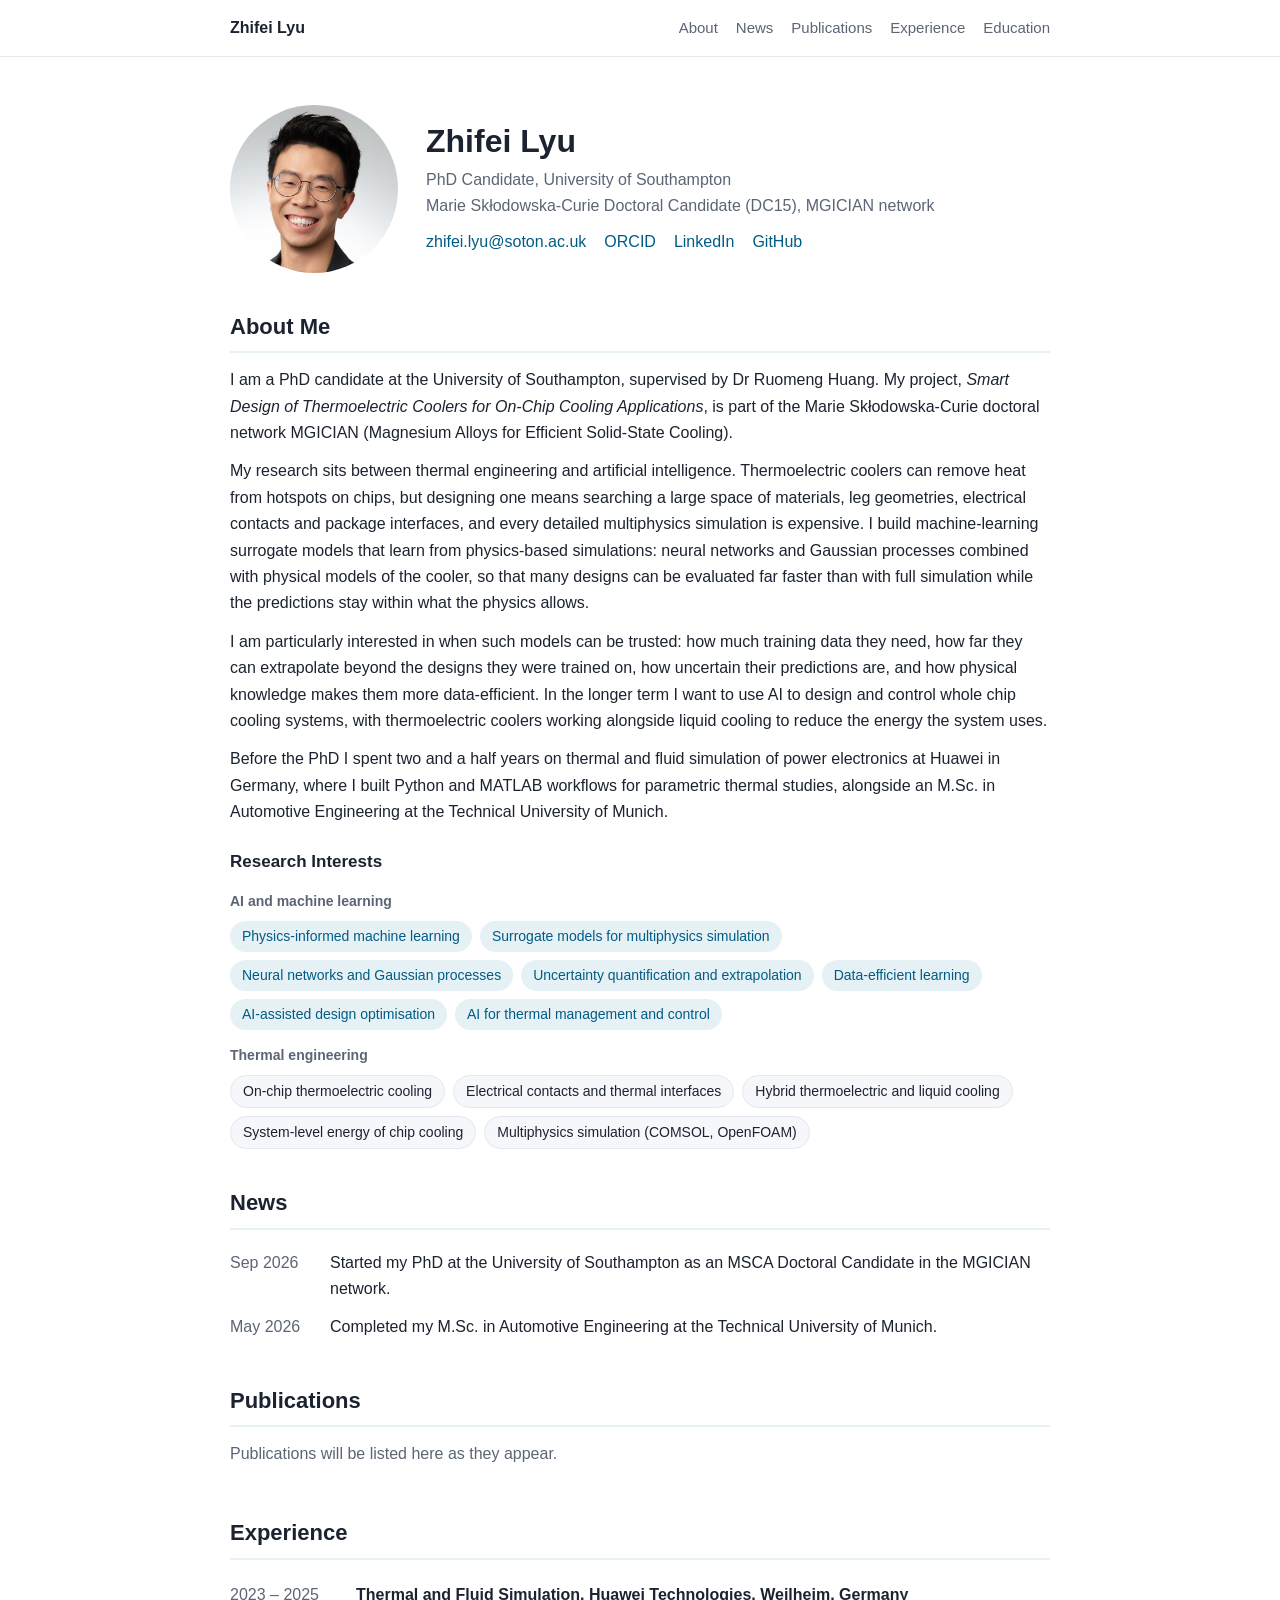
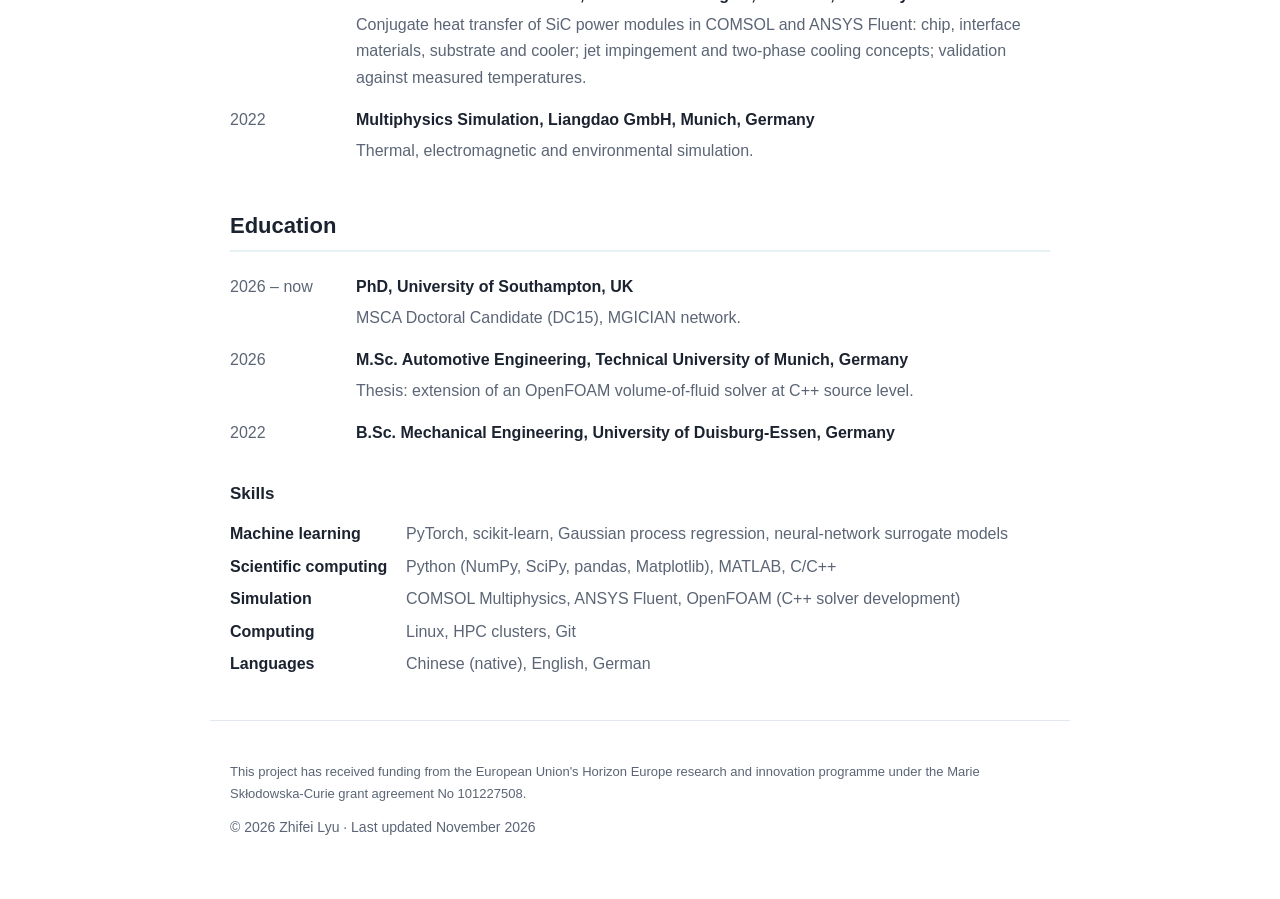
==== index.html @ 3078cb1c "Personal website, first version" ====
<!DOCTYPE html>
<html lang="en">
<head>
<meta charset="utf-8">
<meta name="viewport" content="width=device-width, initial-scale=1">
<title>Zhifei Lyu</title>
<meta name="description" content="Zhifei Lyu, PhD candidate at the University of Southampton: thermoelectric cooling of chip hotspots and AI-assisted thermal design.">
<link rel="stylesheet" href="style.css">
</head>
<body>

<header class="topbar">
  <nav class="wrap nav">
    <a class="brand" href="#top">Zhifei Lyu</a>
    <div class="links">
      <a href="#about">About</a>
      <a href="#news">News</a>
      <a href="#publications">Publications</a>
      <a href="#experience">Experience</a>
      <a href="#education">Education</a>
    </div>
  </nav>
</header>

<main id="top" class="wrap">

  <!-- ===== Profile ===== -->
  <section class="profile">
    <img class="avatar" src="files/avatar.jpg" alt="Zhifei Lyu" width="168" height="168">
    <div>
      <h1>Zhifei Lyu</h1>
      <p class="role">PhD Candidate, University of Southampton<br>
         Marie Skłodowska-Curie Doctoral Candidate (DC15), MGICIAN network</p>
      <p class="contact">
        <a href="mailto:zhifei.lyu@soton.ac.uk">zhifei.lyu@soton.ac.uk</a>
        <span class="sep">·</span><a href="https://orcid.org/0009-0000-0364-0474">ORCID</a>
        <span class="sep">·</span><a href="https://www.linkedin.com/in/zhifei-lyu-bbb53b19b/">LinkedIn</a>
        <span class="sep">·</span><a href="https://github.com/2012Lzfzzzfff">GitHub</a>
        <!-- Add when available:
        <span class="sep">·</span><a href="https://scholar.google.com/citations?user=XXXX">Google Scholar</a>
        -->
      </p>
    </div>
  </section>

  <!-- ===== About ===== -->
  <section id="about">
    <h2>About Me</h2>
    <p>I am a PhD candidate at the University of Southampton, supervised by
      Dr Ruomeng Huang. My project, <em>Smart Design of Thermoelectric
      Coolers for On-Chip Cooling Applications</em>, is part of the Marie Skłodowska-Curie
      doctoral network MGICIAN (Magnesium Alloys for Efficient Solid-State Cooling).</p>
    <p>My research sits between thermal engineering and artificial intelligence. Thermoelectric
      coolers can remove heat from hotspots on chips, but designing one means searching a large space
      of materials, leg geometries, electrical contacts and package interfaces, and every detailed
      multiphysics simulation is expensive. I build machine-learning surrogate models that learn from
      physics-based simulations: neural networks and Gaussian processes combined with physical models
      of the cooler, so that many designs can be evaluated far faster than with full simulation while
      the predictions stay within what the physics allows.</p>
    <p>I am particularly interested in when such models can be trusted: how much training data they
      need, how far they can extrapolate beyond the designs they were trained on, how uncertain their
      predictions are, and how physical knowledge makes them more data-efficient. In the longer term I
      want to use AI to design and control whole chip cooling systems, with thermoelectric coolers
      working alongside liquid cooling to reduce the energy the system uses.</p>
    <p>Before the PhD I spent two and a half years on thermal and fluid simulation of power
      electronics at Huawei in Germany, where I built Python and MATLAB workflows for parametric
      thermal studies, alongside an M.Sc. in Automotive Engineering at the Technical University
      of Munich.</p>

    <h3>Research Interests</h3>
    <p class="tag-group">AI and machine learning</p>
    <ul class="tags">
      <li>Physics-informed machine learning</li>
      <li>Surrogate models for multiphysics simulation</li>
      <li>Neural networks and Gaussian processes</li>
      <li>Uncertainty quantification and extrapolation</li>
      <li>Data-efficient learning</li>
      <li>AI-assisted design optimisation</li>
      <li>AI for thermal management and control</li>
    </ul>
    <p class="tag-group">Thermal engineering</p>
    <ul class="tags tags-alt">
      <li>On-chip thermoelectric cooling</li>
      <li>Electrical contacts and thermal interfaces</li>
      <li>Hybrid thermoelectric and liquid cooling</li>
      <li>System-level energy of chip cooling</li>
      <li>Multiphysics simulation (COMSOL, OpenFOAM)</li>
    </ul>
  </section>

  <!-- ===== News ===== -->
  <section id="news">
    <h2>News</h2>
    <ul class="news">
      <!-- Newest first. Copy a line to add an item. -->
      <li><span class="date">Sep 2026</span>Started my PhD at the University of Southampton as an MSCA Doctoral Candidate in the MGICIAN network.</li>
      <li><span class="date">May 2026</span>Completed my M.Sc. in Automotive Engineering at the Technical University of Munich.</li>
    </ul>
  </section>

  <!-- ===== Publications ===== -->
  <section id="publications">
    <h2>Publications</h2>
    <p class="muted">Publications will be listed here as they appear.</p>
    <!-- Template for one entry:
    <div class="pub">
      <p class="pub-title">Title of the paper</p>
      <p class="pub-authors"><strong>Zhifei Lyu</strong>, Co-author, Ruomeng Huang</p>
      <p class="pub-venue"><em>Journal or Conference</em>, 2027.
        <a href="https://doi.org/XXXX">DOI</a> · <a href="files/paper.pdf">PDF</a></p>
    </div>
    -->
  </section>

  <!-- ===== Experience ===== -->
  <section id="experience">
    <h2>Experience</h2>
    <div class="item">
      <div class="when">2023 – 2025</div>
      <div>
        <p class="what">Thermal and Fluid Simulation, Huawei Technologies, Weilheim, Germany</p>
        <p class="muted">Conjugate heat transfer of SiC power modules in COMSOL and ANSYS Fluent: chip, interface
          materials, substrate and cooler; jet impingement and two-phase cooling concepts; validation against
          measured temperatures.</p>
      </div>
    </div>
    <div class="item">
      <div class="when">2022</div>
      <div>
        <p class="what">Multiphysics Simulation, Liangdao GmbH, Munich, Germany</p>
        <p class="muted">Thermal, electromagnetic and environmental simulation.</p>
      </div>
    </div>
  </section>

  <!-- ===== Education ===== -->
  <section id="education">
    <h2>Education</h2>
    <div class="item">
      <div class="when">2026 – now</div>
      <div>
        <p class="what">PhD, University of Southampton, UK</p>
        <p class="muted">MSCA Doctoral Candidate (DC15), MGICIAN network.</p>
      </div>
    </div>
    <div class="item">
      <div class="when">2026</div>
      <div>
        <p class="what">M.Sc. Automotive Engineering, Technical University of Munich, Germany</p>
        <p class="muted">Thesis: extension of an OpenFOAM volume-of-fluid solver at C++ source level.</p>
      </div>
    </div>
    <div class="item">
      <div class="when">2022</div>
      <div>
        <p class="what">B.Sc. Mechanical Engineering, University of Duisburg-Essen, Germany</p>
      </div>
    </div>

    <h3>Skills</h3>
    <ul class="skills">
      <li><span>Machine learning</span>PyTorch, scikit-learn, Gaussian process regression, neural-network surrogate models</li>
      <li><span>Scientific computing</span>Python (NumPy, SciPy, pandas, Matplotlib), MATLAB, C/C++</li>
      <li><span>Simulation</span>COMSOL Multiphysics, ANSYS Fluent, OpenFOAM (C++ solver development)</li>
      <li><span>Computing</span>Linux, HPC clusters, Git</li>
      <li><span>Languages</span>Chinese (native), English, German</li>
    </ul>
  </section>

</main>

<footer class="wrap footer">
  <p class="funding">This project has received funding from the European Union's Horizon Europe research
    and innovation programme under the Marie Skłodowska-Curie grant agreement No 101227508.</p>
  <p>© 2026 Zhifei Lyu · Last updated November 2026</p>
</footer>

</body>
</html>
---- style.css ----
/* Colours: change the accent here, everything else follows. */
:root {
  --bg: #ffffff;
  --surface: #f5f7fa;
  --text: #1c2330;
  --muted: #5b6575;
  --line: #e3e7ee;
  --accent: #005c84;          /* deep teal-blue */
  --accent-soft: #e6f1f6;
}
@media (prefers-color-scheme: dark) {
  :root {
    --bg: #12161d;
    --surface: #1a2029;
    --text: #e6e9ee;
    --muted: #9aa4b2;
    --line: #2a313c;
    --accent: #5fb3d9;
    --accent-soft: #1d2d38;
  }
}

* { box-sizing: border-box; }
html { scroll-behavior: smooth; scroll-padding-top: 64px; }
body {
  margin: 0;
  background: var(--bg);
  color: var(--text);
  font: 16px/1.65 -apple-system, BlinkMacSystemFont, "Segoe UI", Roboto, "Helvetica Neue", Arial, sans-serif;
}
a { color: var(--accent); text-decoration: none; }
a:hover { text-decoration: underline; }
.wrap { max-width: 860px; margin: 0 auto; padding: 0 20px; }

/* Top navigation */
.topbar {
  position: sticky; top: 0; z-index: 10;
  background: color-mix(in srgb, var(--bg) 92%, transparent);
  backdrop-filter: blur(6px);
  border-bottom: 1px solid var(--line);
}
.nav { display: flex; align-items: center; justify-content: space-between; height: 56px; gap: 16px; }
.brand { font-weight: 650; color: var(--text); }
.links { display: flex; gap: 18px; overflow-x: auto; white-space: nowrap; }
.links a { color: var(--muted); font-size: 15px; }
.links a:hover { color: var(--accent); text-decoration: none; }

/* Profile */
.profile { display: flex; gap: 28px; align-items: center; padding: 48px 0 8px; }
.avatar { width: 168px; height: 168px; border-radius: 50%; object-fit: cover; flex: none; }
.avatar-initials {
  display: grid; place-items: center;
  background: var(--accent-soft); color: var(--accent);
  font-size: 42px; font-weight: 600; letter-spacing: 1px;
}
h1 { margin: 0 0 6px; font-size: 32px; line-height: 1.2; }
.role { margin: 0 0 10px; color: var(--muted); }
.contact { margin: 0; display: flex; flex-wrap: wrap; gap: 4px 18px; }
.sep { display: none; }

/* Sections */
section { padding: 28px 0 8px; }
h2 {
  font-size: 22px; margin: 0 0 14px; padding-bottom: 6px;
  border-bottom: 2px solid var(--accent-soft);
}
h3 { font-size: 17px; margin: 22px 0 10px; }
p { margin: 0 0 12px; }
.muted { color: var(--muted); }

.tags { list-style: none; padding: 0; margin: 0; display: flex; flex-wrap: wrap; gap: 8px; }
.tags li {
  background: var(--accent-soft); color: var(--accent);
  padding: 4px 12px; border-radius: 999px; font-size: 14px;
}

.tag-group { margin: 14px 0 8px; font-size: 14px; font-weight: 600; color: var(--muted); }
.tags-alt li { background: var(--surface); color: var(--text); border: 1px solid var(--line); }

.skills { list-style: none; padding: 0; margin: 0; }
.skills li { display: flex; gap: 16px; padding: 3px 0; color: var(--muted); }
.skills span { flex: none; width: 160px; color: var(--text); font-weight: 600; }

.news { list-style: none; padding: 0; margin: 0; }
.news li { display: flex; gap: 16px; padding: 6px 0; }
.date { flex: none; width: 84px; color: var(--muted); font-variant-numeric: tabular-nums; }

.item { display: flex; gap: 16px; padding: 8px 0; }
.when { flex: none; width: 110px; color: var(--muted); font-variant-numeric: tabular-nums; }
.what { margin: 0 0 4px; font-weight: 600; }
.item .muted { margin: 0; }

.pub { padding: 10px 14px; margin-bottom: 10px; background: var(--surface); border-radius: 8px; }
.pub p { margin: 0 0 2px; }
.pub-title { font-weight: 600; }

.footer { padding: 40px 20px 48px; color: var(--muted); font-size: 14px; border-top: 1px solid var(--line); margin-top: 32px; }
.funding { font-size: 13px; }

/* Phones */
@media (max-width: 640px) {
  .profile { flex-direction: column; text-align: center; padding-top: 32px; }
  .contact { justify-content: center; }
  .avatar { width: 144px; height: 144px; }
  .brand { display: none; }
  .links { gap: 14px; }
  .news li, .item { flex-direction: column; gap: 2px; }
  .date, .when { width: auto; }
  .skills li { flex-direction: column; gap: 0; padding: 5px 0; }
  .skills span { width: auto; }
}
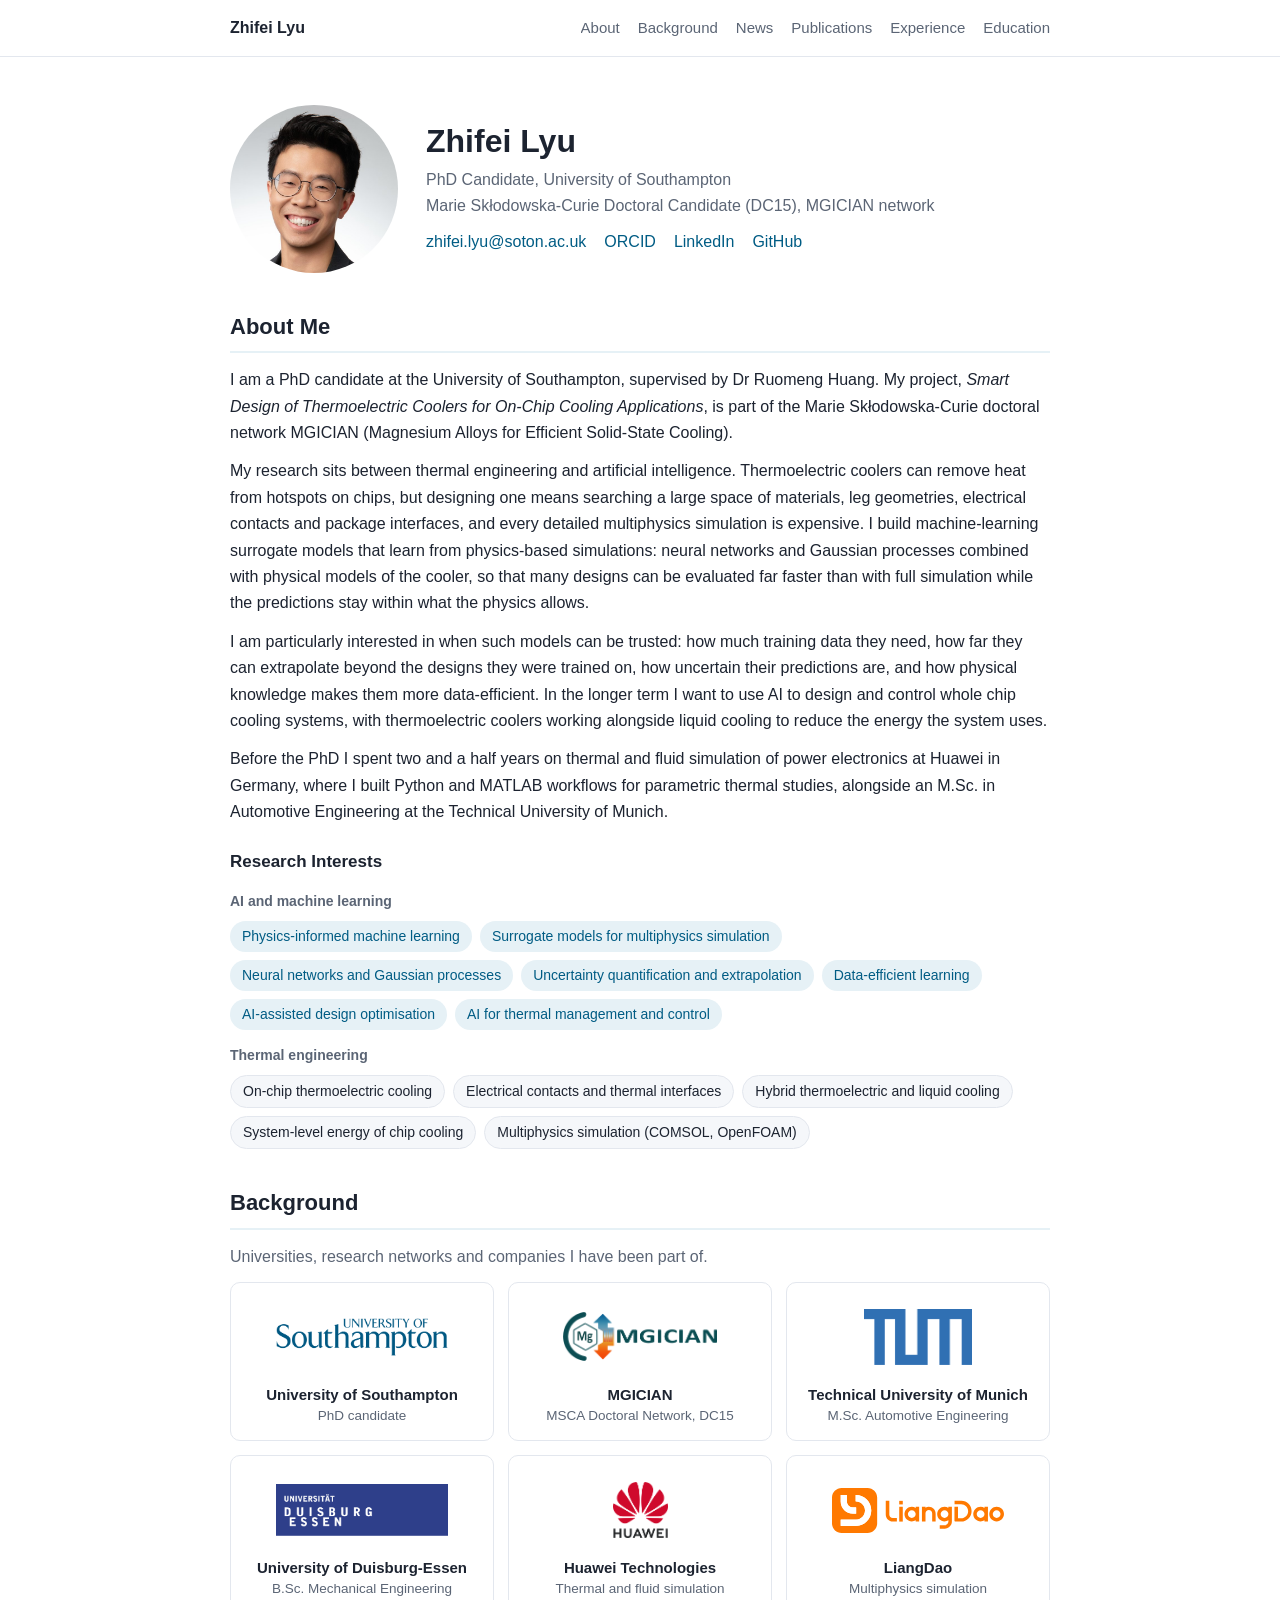
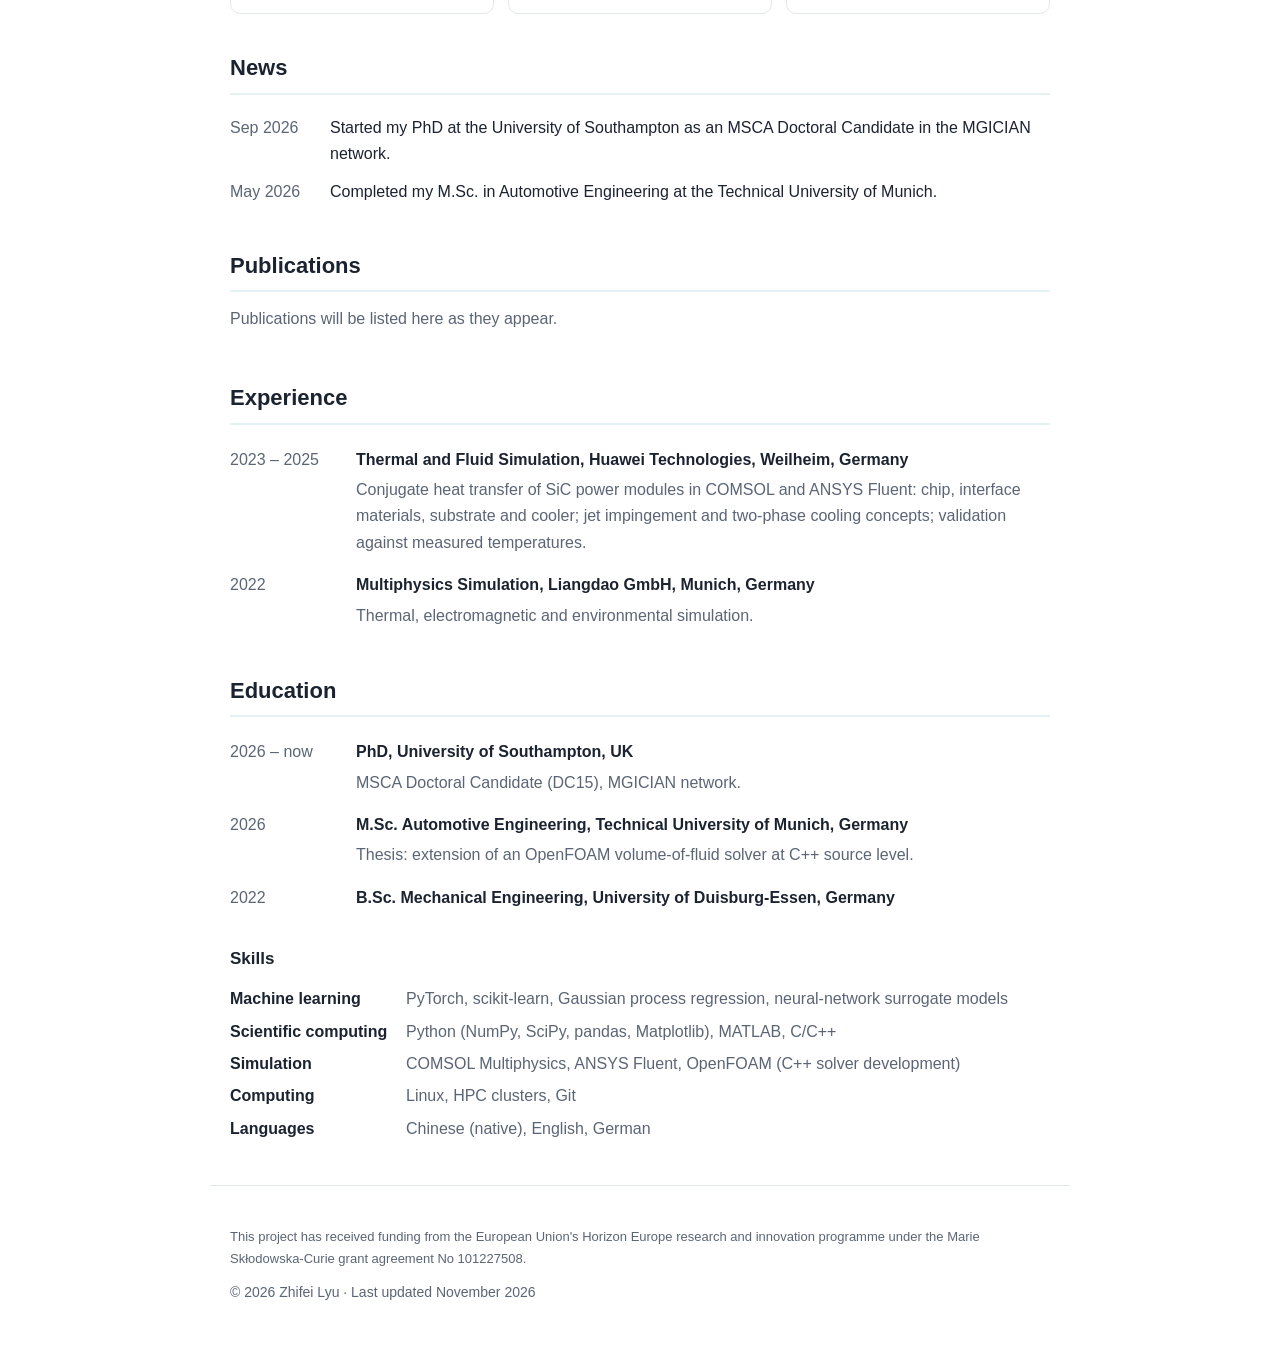
==== commit 6174aa7c: "Background section with logo cards; PyTorch and AI skills; larger photo" ====
--- a/index.html
+++ b/index.html
@@ -14,6 +14,7 @@
     <a class="brand" href="#top">Zhifei Lyu</a>
     <div class="links">
       <a href="#about">About</a>
+      <a href="#background">Background</a>
       <a href="#news">News</a>
       <a href="#publications">Publications</a>
       <a href="#experience">Experience</a>
@@ -88,6 +89,45 @@
     </ul>
   </section>
 
+  <!-- ===== Background ===== -->
+  <section id="background">
+    <h2>Background</h2>
+    <p class="muted">Universities, research networks and companies I have been part of.</p>
+    <div class="orgs">
+      <!-- One card per organisation; logos live in files/logos/ -->
+      <div class="org">
+        <div class="logo"><img src="files/logos/soton.png" alt="University of Southampton"></div>
+        <p class="org-name">University of Southampton</p>
+        <p class="org-role">PhD candidate</p>
+      </div>
+      <div class="org">
+        <div class="logo"><img src="files/logos/mgician.svg" alt="MGICIAN"></div>
+        <p class="org-name">MGICIAN</p>
+        <p class="org-role">MSCA Doctoral Network, DC15</p>
+      </div>
+      <div class="org">
+        <div class="logo"><img src="files/logos/tum.png" alt="Technical University of Munich"></div>
+        <p class="org-name">Technical University of Munich</p>
+        <p class="org-role">M.Sc. Automotive Engineering</p>
+      </div>
+      <div class="org">
+        <div class="logo"><img src="files/logos/ude.png" alt="University of Duisburg-Essen"></div>
+        <p class="org-name">University of Duisburg-Essen</p>
+        <p class="org-role">B.Sc. Mechanical Engineering</p>
+      </div>
+      <div class="org">
+        <div class="logo"><img src="files/logos/huawei.png" alt="Huawei"></div>
+        <p class="org-name">Huawei Technologies</p>
+        <p class="org-role">Thermal and fluid simulation</p>
+      </div>
+      <div class="org">
+        <div class="logo"><img src="files/logos/liangdao.svg" alt="LiangDao"></div>
+        <p class="org-name">LiangDao</p>
+        <p class="org-role">Multiphysics simulation</p>
+      </div>
+    </div>
+  </section>
+
   <!-- ===== News ===== -->
   <section id="news">
     <h2>News</h2>
--- a/style.css
+++ b/style.css
@@ -81,6 +81,23 @@
 .skills li { display: flex; gap: 16px; padding: 3px 0; color: var(--muted); }
 .skills span { flex: none; width: 160px; color: var(--text); font-weight: 600; }
 
+/* Background: logo cards */
+.orgs { display: grid; grid-template-columns: repeat(3, 1fr); gap: 14px; margin-top: 6px; }
+.org {
+  text-align: center; padding: 16px 10px 14px; border-radius: 10px;
+  border: 1px solid var(--line); background: var(--bg);
+  transition: background .15s, border-color .15s;
+}
+.org:hover { background: var(--surface); border-color: var(--accent-soft); }
+.logo {
+  height: 76px; margin: 0 auto 10px; padding: 10px 14px; max-width: 200px;
+  display: flex; align-items: center; justify-content: center;
+  background: #ffffff; border-radius: 8px;      /* logos stay on white in dark mode too */
+}
+.logo img { max-width: 100%; max-height: 100%; object-fit: contain; }
+.org-name { margin: 0; font-weight: 600; font-size: 15px; line-height: 1.35; }
+.org-role { margin: 2px 0 0; color: var(--muted); font-size: 13.5px; line-height: 1.4; }
+
 .news { list-style: none; padding: 0; margin: 0; }
 .news li { display: flex; gap: 16px; padding: 6px 0; }
 .date { flex: none; width: 84px; color: var(--muted); font-variant-numeric: tabular-nums; }
@@ -106,6 +123,7 @@
   .links { gap: 14px; }
   .news li, .item { flex-direction: column; gap: 2px; }
   .date, .when { width: auto; }
+  .orgs { grid-template-columns: repeat(2, 1fr); gap: 10px; }
   .skills li { flex-direction: column; gap: 0; padding: 5px 0; }
   .skills span { width: auto; }
 }
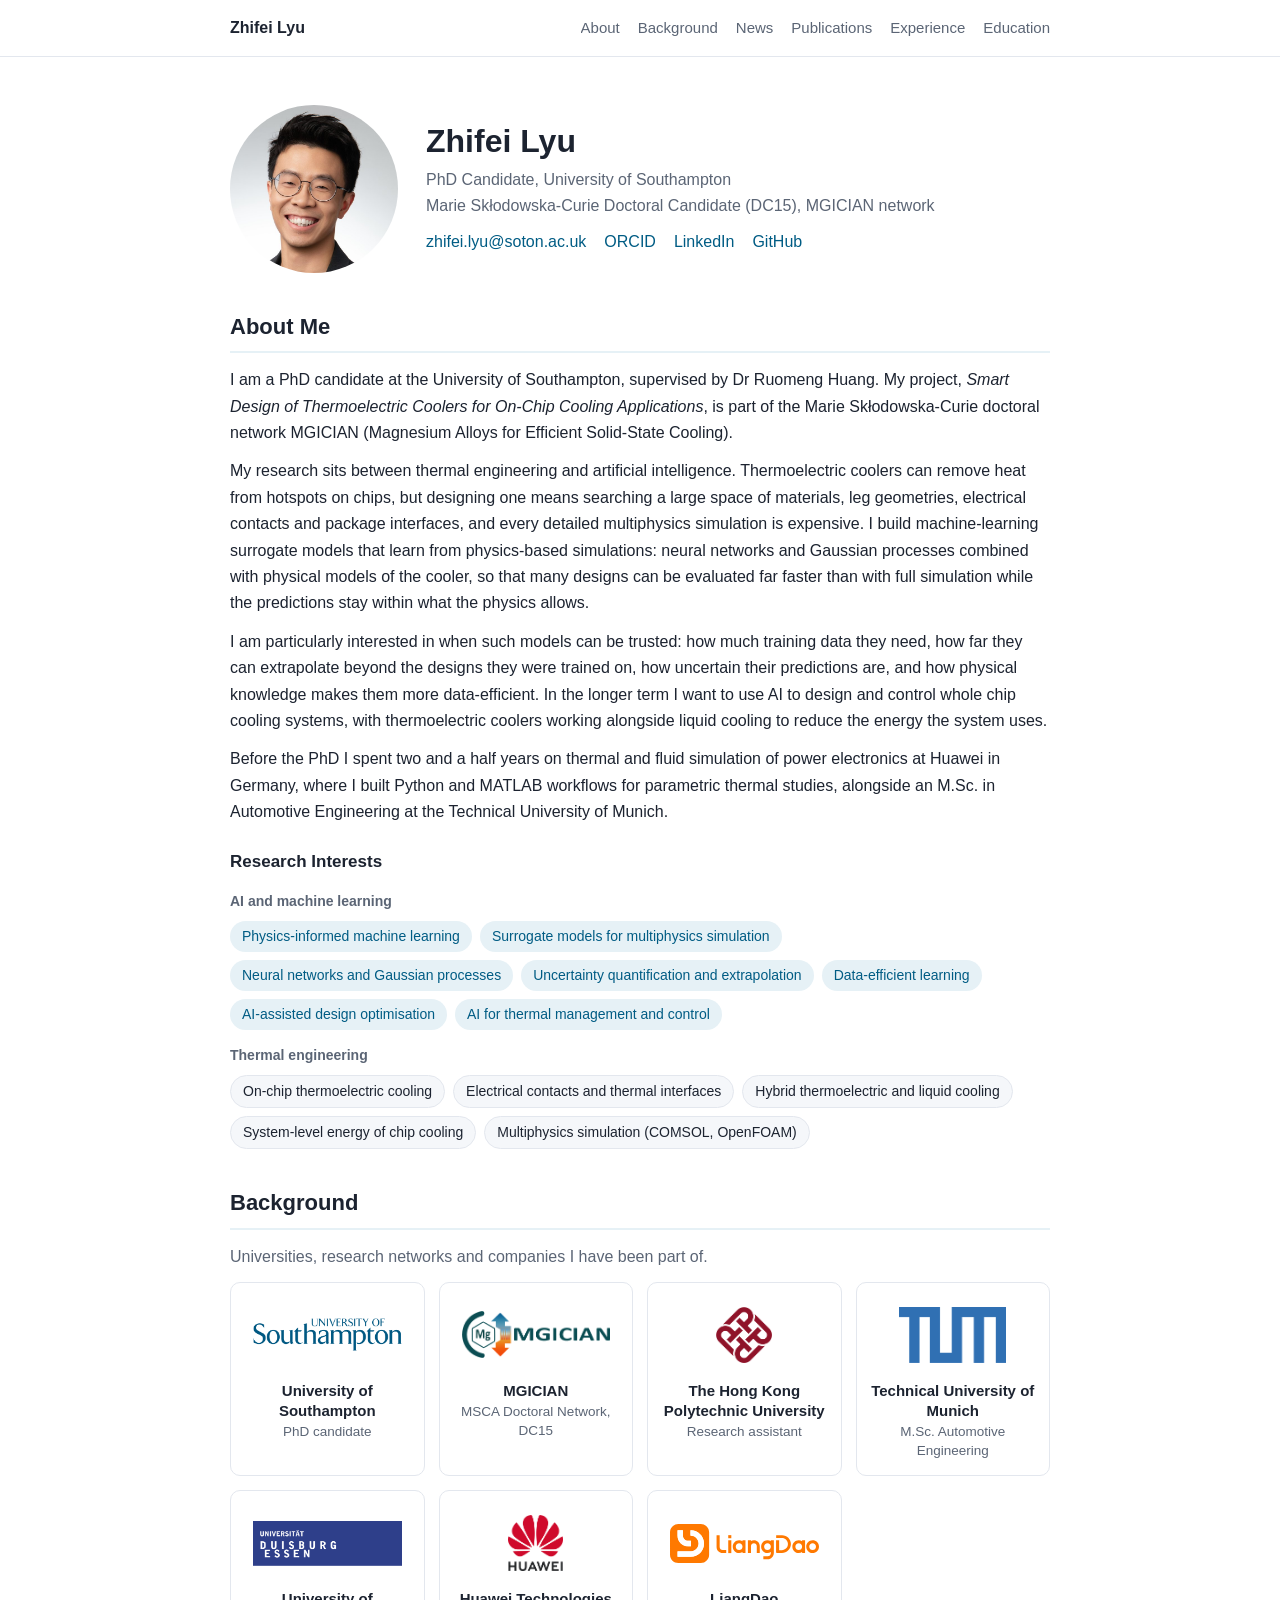
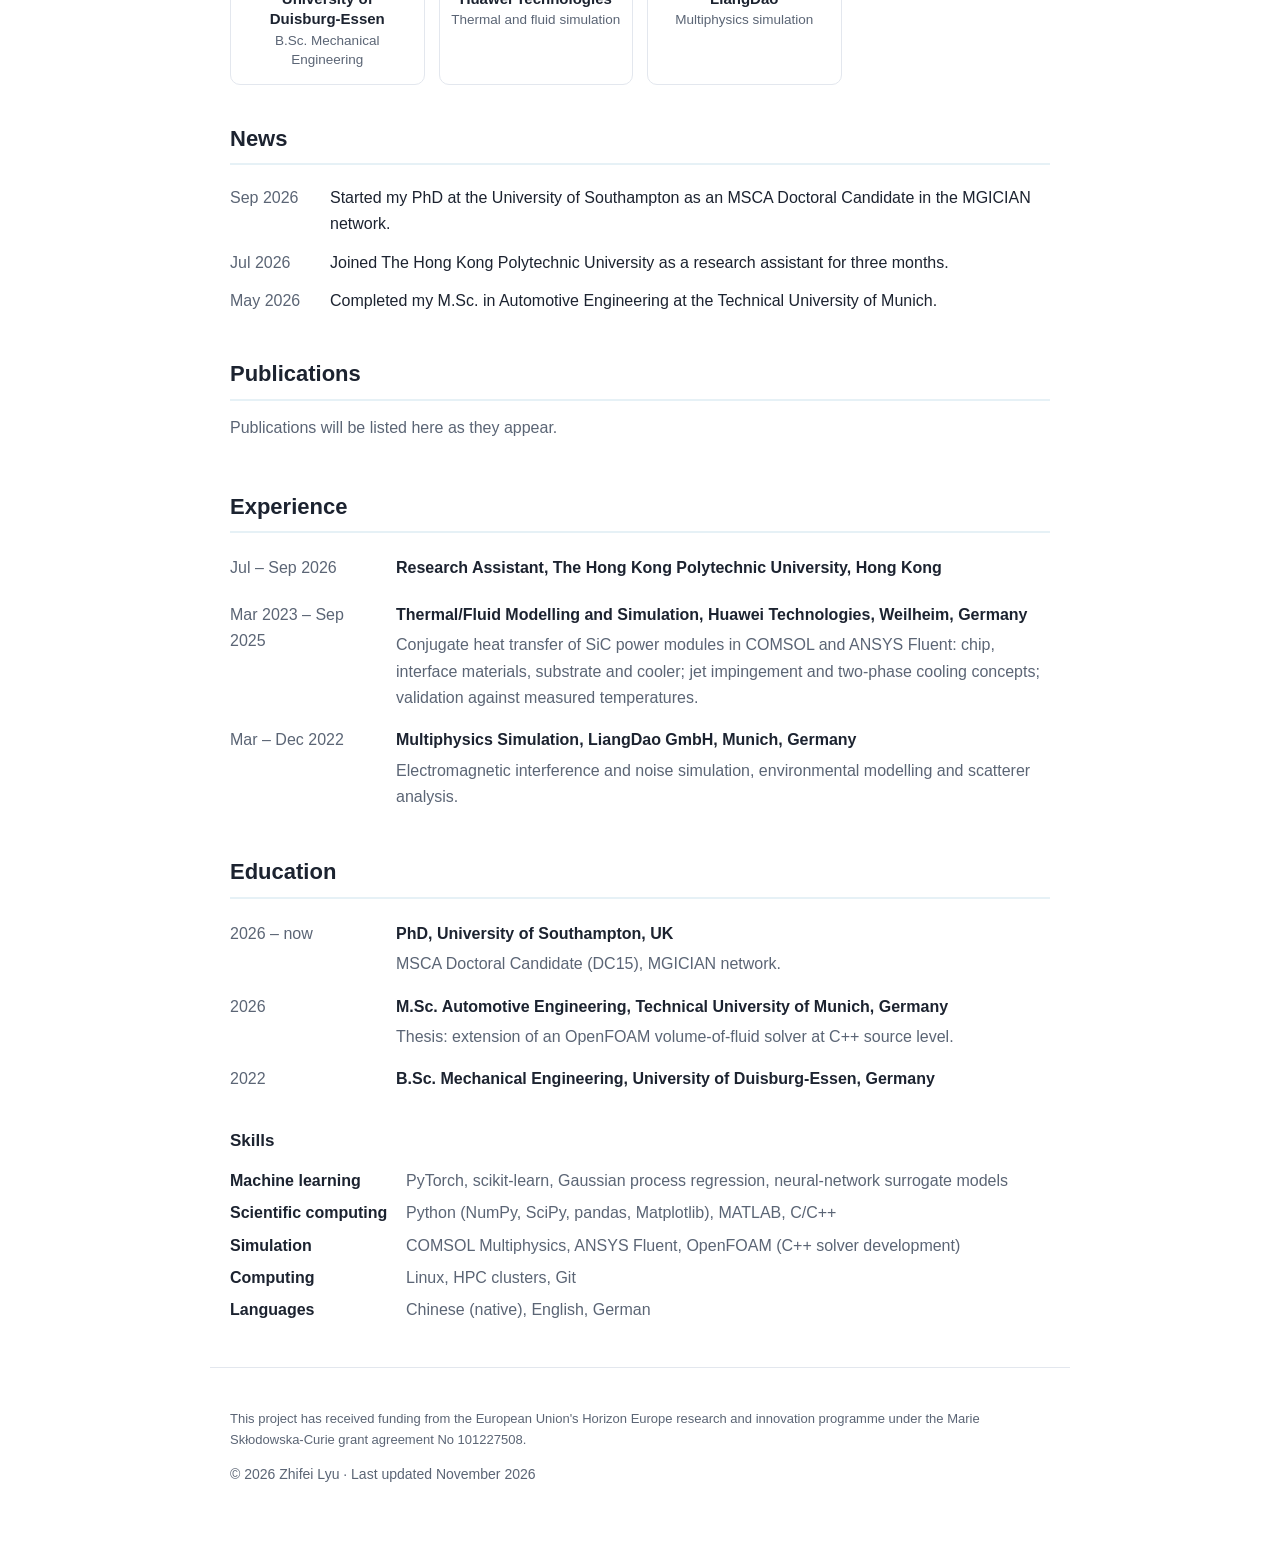
==== commit d935bd13: "Add PolyU research assistant (Jul to Sep 2026); dates and LiangDao details as on LinkedIn" ====
--- a/index.html
+++ b/index.html
@@ -106,13 +106,18 @@
         <p class="org-role">MSCA Doctoral Network, DC15</p>
       </div>
       <div class="org">
+        <div class="logo"><img src="files/logos/polyu.png" alt="The Hong Kong Polytechnic University"></div>
+        <p class="org-name">The Hong Kong Polytechnic University</p>
+        <p class="org-role">Research assistant</p>
+      </div>
+      <div class="org">
         <div class="logo"><img src="files/logos/tum.png" alt="Technical University of Munich"></div>
         <p class="org-name">Technical University of Munich</p>
         <p class="org-role">M.Sc. Automotive Engineering</p>
       </div>
       <div class="org">
         <div class="logo"><img src="files/logos/ude.png" alt="University of Duisburg-Essen"></div>
-        <p class="org-name">University of Duisburg-Essen</p>
+        <p class="org-name">University of Duisburg&#8209;Essen</p>
         <p class="org-role">B.Sc. Mechanical Engineering</p>
       </div>
       <div class="org">
@@ -134,6 +139,7 @@
     <ul class="news">
       <!-- Newest first. Copy a line to add an item. -->
       <li><span class="date">Sep 2026</span>Started my PhD at the University of Southampton as an MSCA Doctoral Candidate in the MGICIAN network.</li>
+      <li><span class="date">Jul 2026</span>Joined The Hong Kong Polytechnic University as a research assistant for three months.</li>
       <li><span class="date">May 2026</span>Completed my M.Sc. in Automotive Engineering at the Technical University of Munich.</li>
     </ul>
   </section>
@@ -156,19 +162,25 @@
   <section id="experience">
     <h2>Experience</h2>
     <div class="item">
-      <div class="when">2023 – 2025</div>
-      <div>
-        <p class="what">Thermal and Fluid Simulation, Huawei Technologies, Weilheim, Germany</p>
+      <div class="when">Jul – Sep 2026</div>
+      <div>
+        <p class="what">Research Assistant, The Hong Kong Polytechnic University, Hong Kong</p>
+      </div>
+    </div>
+    <div class="item">
+      <div class="when">Mar 2023 – Sep 2025</div>
+      <div>
+        <p class="what">Thermal/Fluid Modelling and Simulation, Huawei Technologies, Weilheim, Germany</p>
         <p class="muted">Conjugate heat transfer of SiC power modules in COMSOL and ANSYS Fluent: chip, interface
           materials, substrate and cooler; jet impingement and two-phase cooling concepts; validation against
           measured temperatures.</p>
       </div>
     </div>
     <div class="item">
-      <div class="when">2022</div>
-      <div>
-        <p class="what">Multiphysics Simulation, Liangdao GmbH, Munich, Germany</p>
-        <p class="muted">Thermal, electromagnetic and environmental simulation.</p>
+      <div class="when">Mar – Dec 2022</div>
+      <div>
+        <p class="what">Multiphysics Simulation, LiangDao GmbH, Munich, Germany</p>
+        <p class="muted">Electromagnetic interference and noise simulation, environmental modelling and scatterer analysis.</p>
       </div>
     </div>
   </section>
--- a/style.css
+++ b/style.css
@@ -82,7 +82,7 @@
 .skills span { flex: none; width: 160px; color: var(--text); font-weight: 600; }
 
 /* Background: logo cards */
-.orgs { display: grid; grid-template-columns: repeat(3, 1fr); gap: 14px; margin-top: 6px; }
+.orgs { display: grid; grid-template-columns: repeat(4, 1fr); gap: 14px; margin-top: 6px; }
 .org {
   text-align: center; padding: 16px 10px 14px; border-radius: 10px;
   border: 1px solid var(--line); background: var(--bg);
@@ -90,7 +90,7 @@
 }
 .org:hover { background: var(--surface); border-color: var(--accent-soft); }
 .logo {
-  height: 76px; margin: 0 auto 10px; padding: 10px 14px; max-width: 200px;
+  height: 72px; margin: 0 auto 10px; padding: 8px 12px; max-width: 180px;
   display: flex; align-items: center; justify-content: center;
   background: #ffffff; border-radius: 8px;      /* logos stay on white in dark mode too */
 }
@@ -103,7 +103,7 @@
 .date { flex: none; width: 84px; color: var(--muted); font-variant-numeric: tabular-nums; }
 
 .item { display: flex; gap: 16px; padding: 8px 0; }
-.when { flex: none; width: 110px; color: var(--muted); font-variant-numeric: tabular-nums; }
+.when { flex: none; width: 150px; color: var(--muted); font-variant-numeric: tabular-nums; }
 .what { margin: 0 0 4px; font-weight: 600; }
 .item .muted { margin: 0; }
 
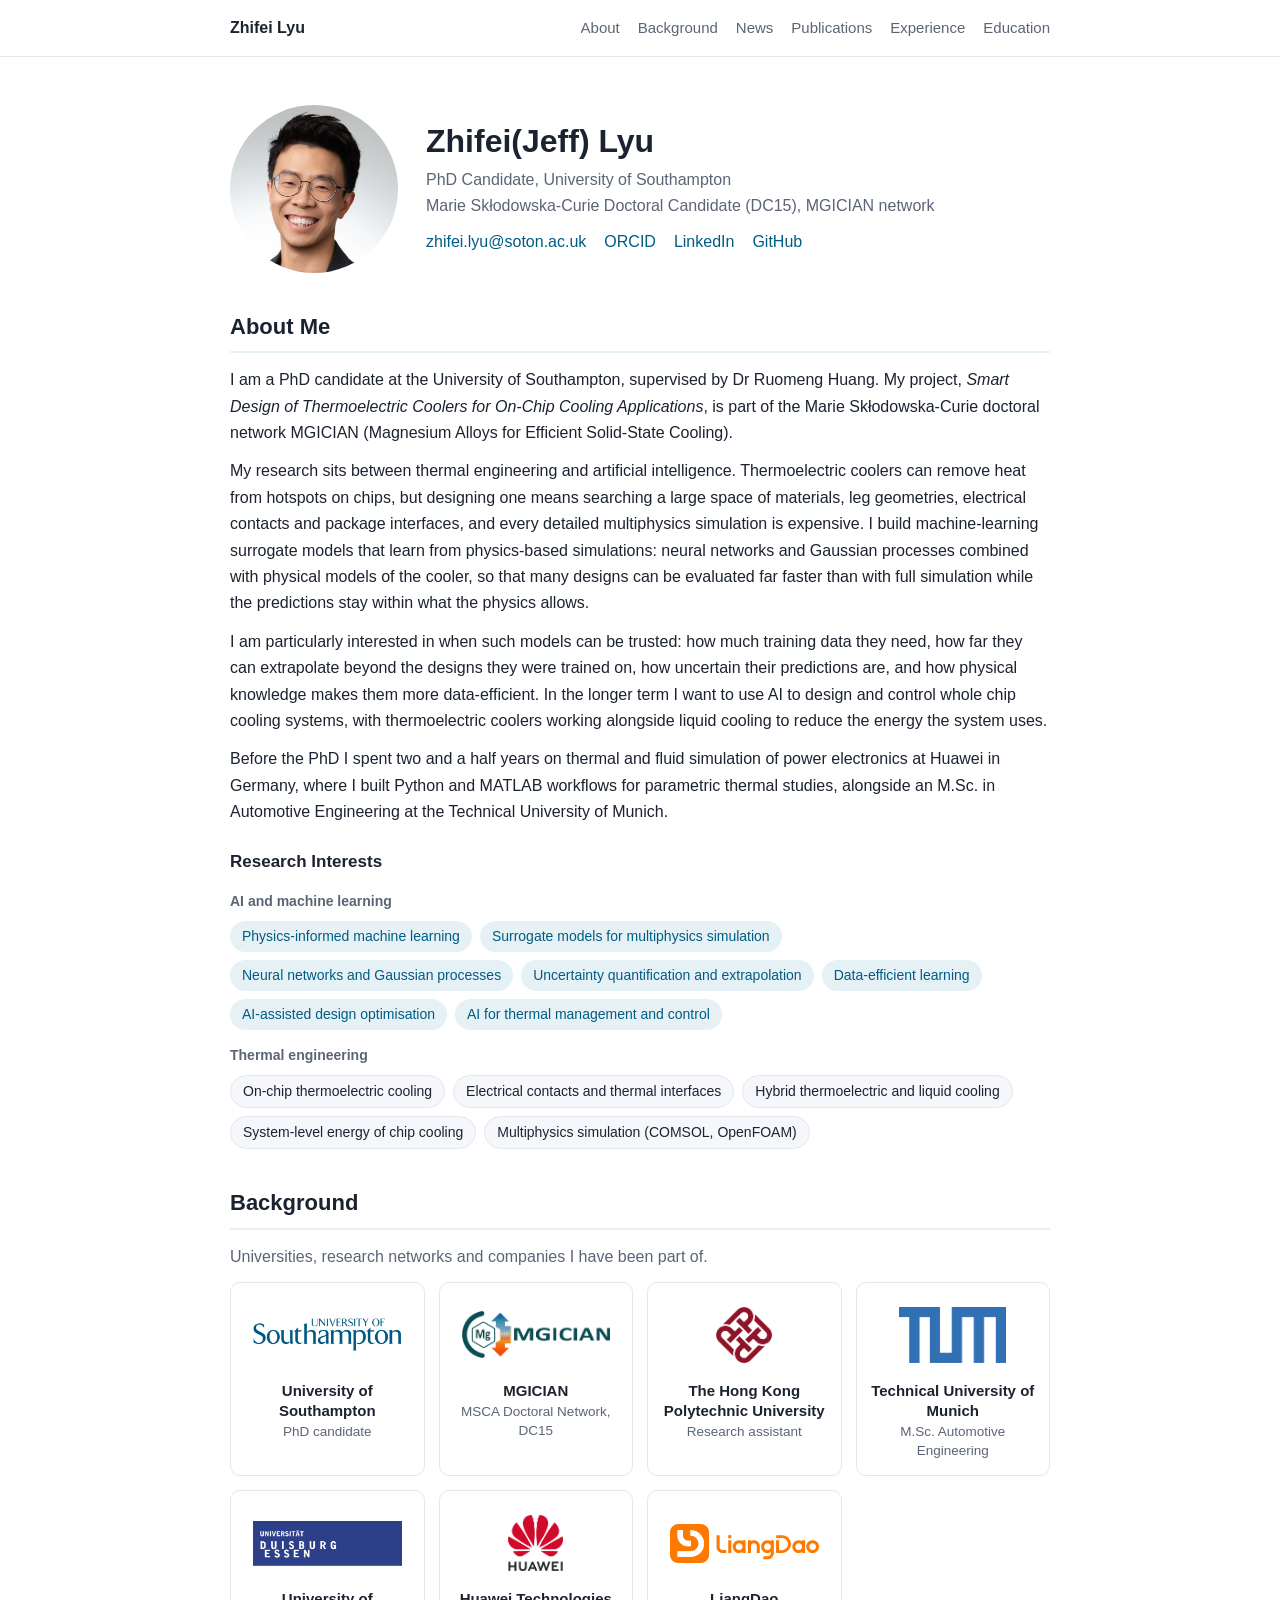
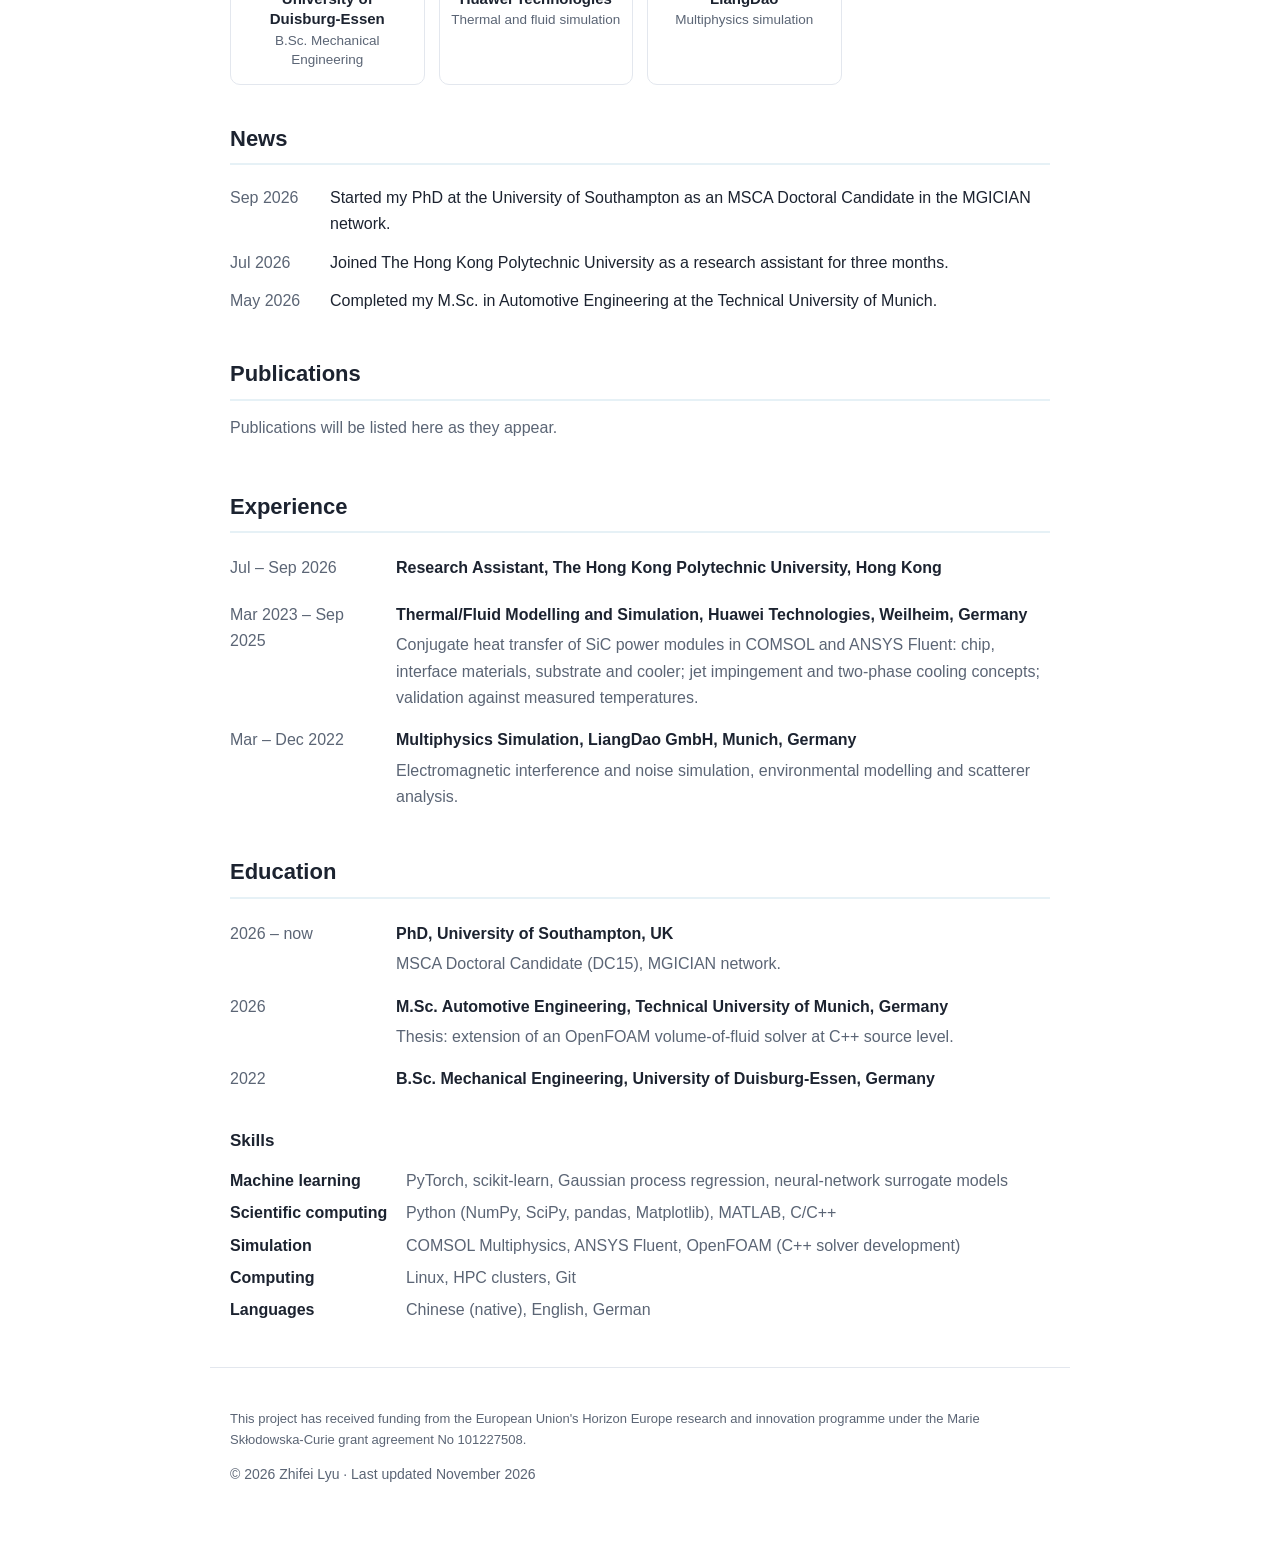
==== commit 0678d945: "Update profile name to include 'Jeff'" ====
--- a/index.html
+++ b/index.html
@@ -29,7 +29,7 @@
   <section class="profile">
     <img class="avatar" src="files/avatar.jpg" alt="Zhifei Lyu" width="168" height="168">
     <div>
-      <h1>Zhifei Lyu</h1>
+      <h1>Zhifei(Jeff) Lyu</h1>
       <p class="role">PhD Candidate, University of Southampton<br>
          Marie Skłodowska-Curie Doctoral Candidate (DC15), MGICIAN network</p>
       <p class="contact">
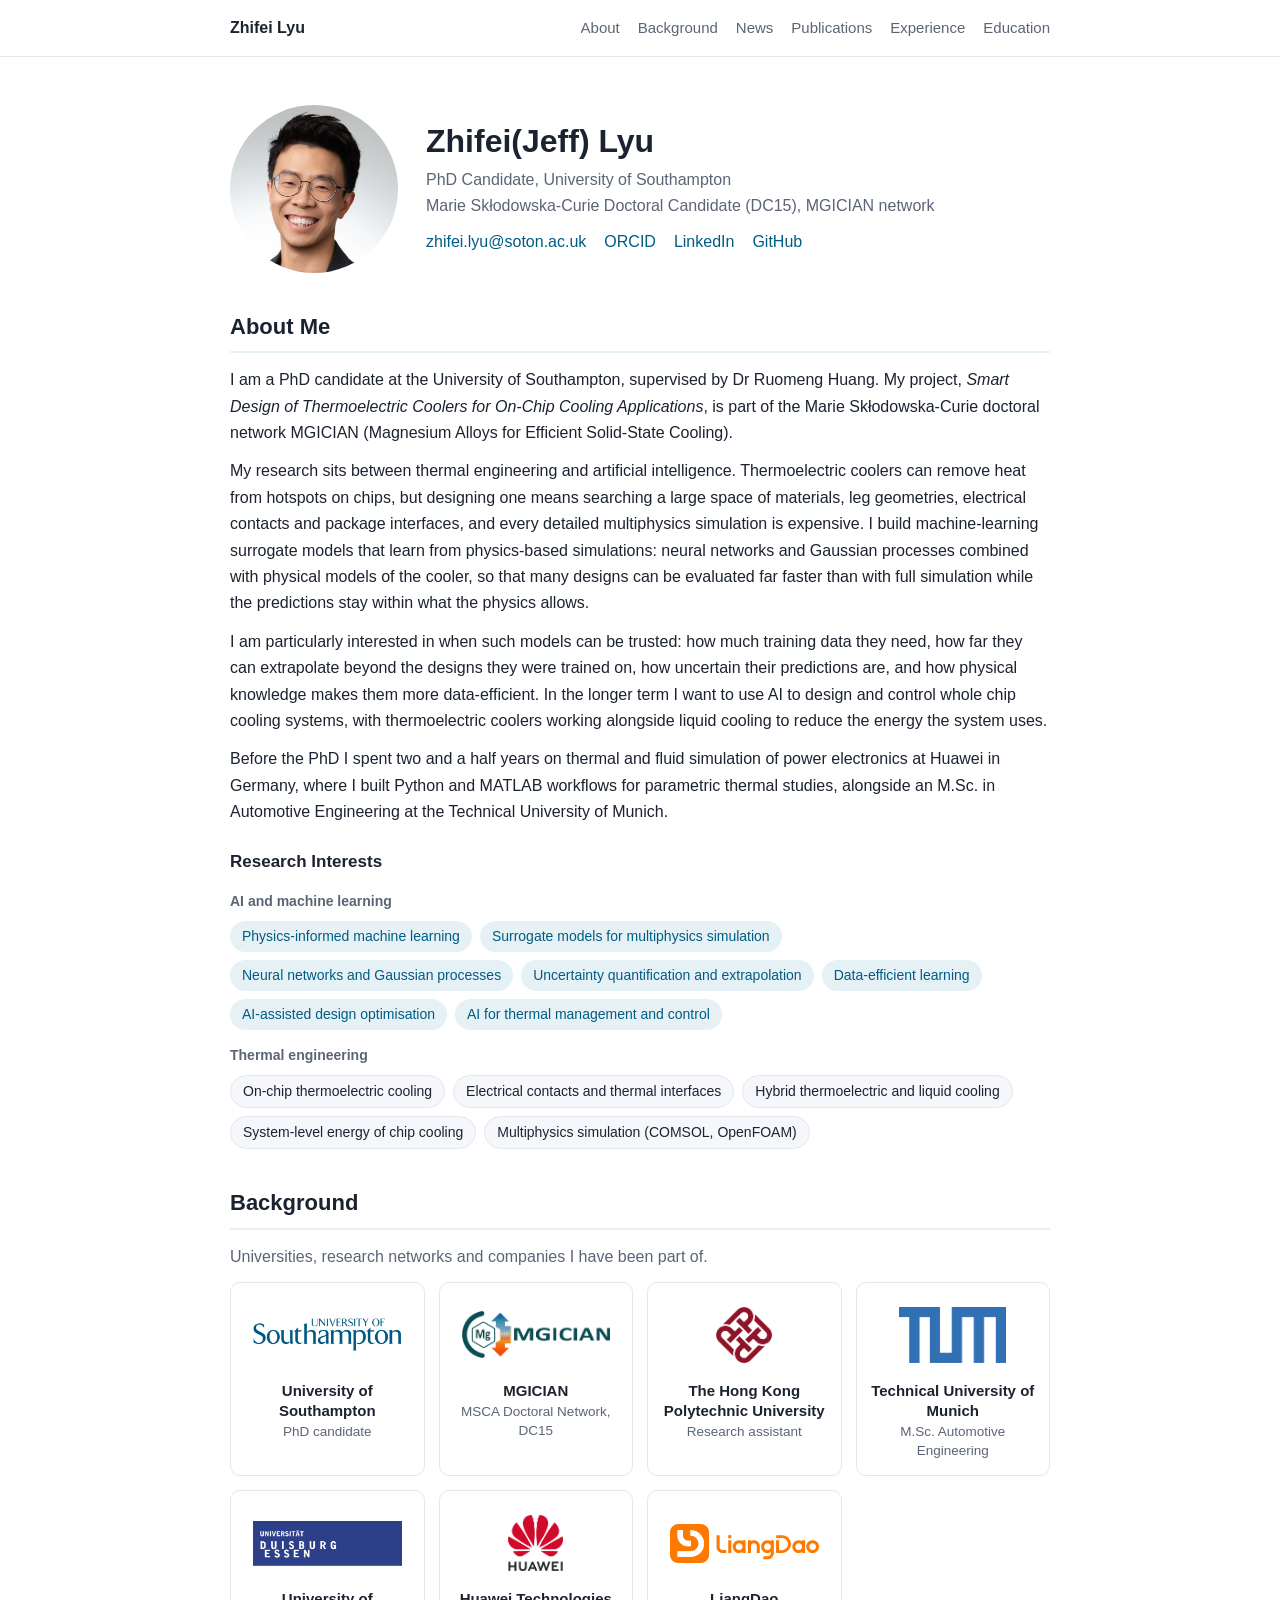
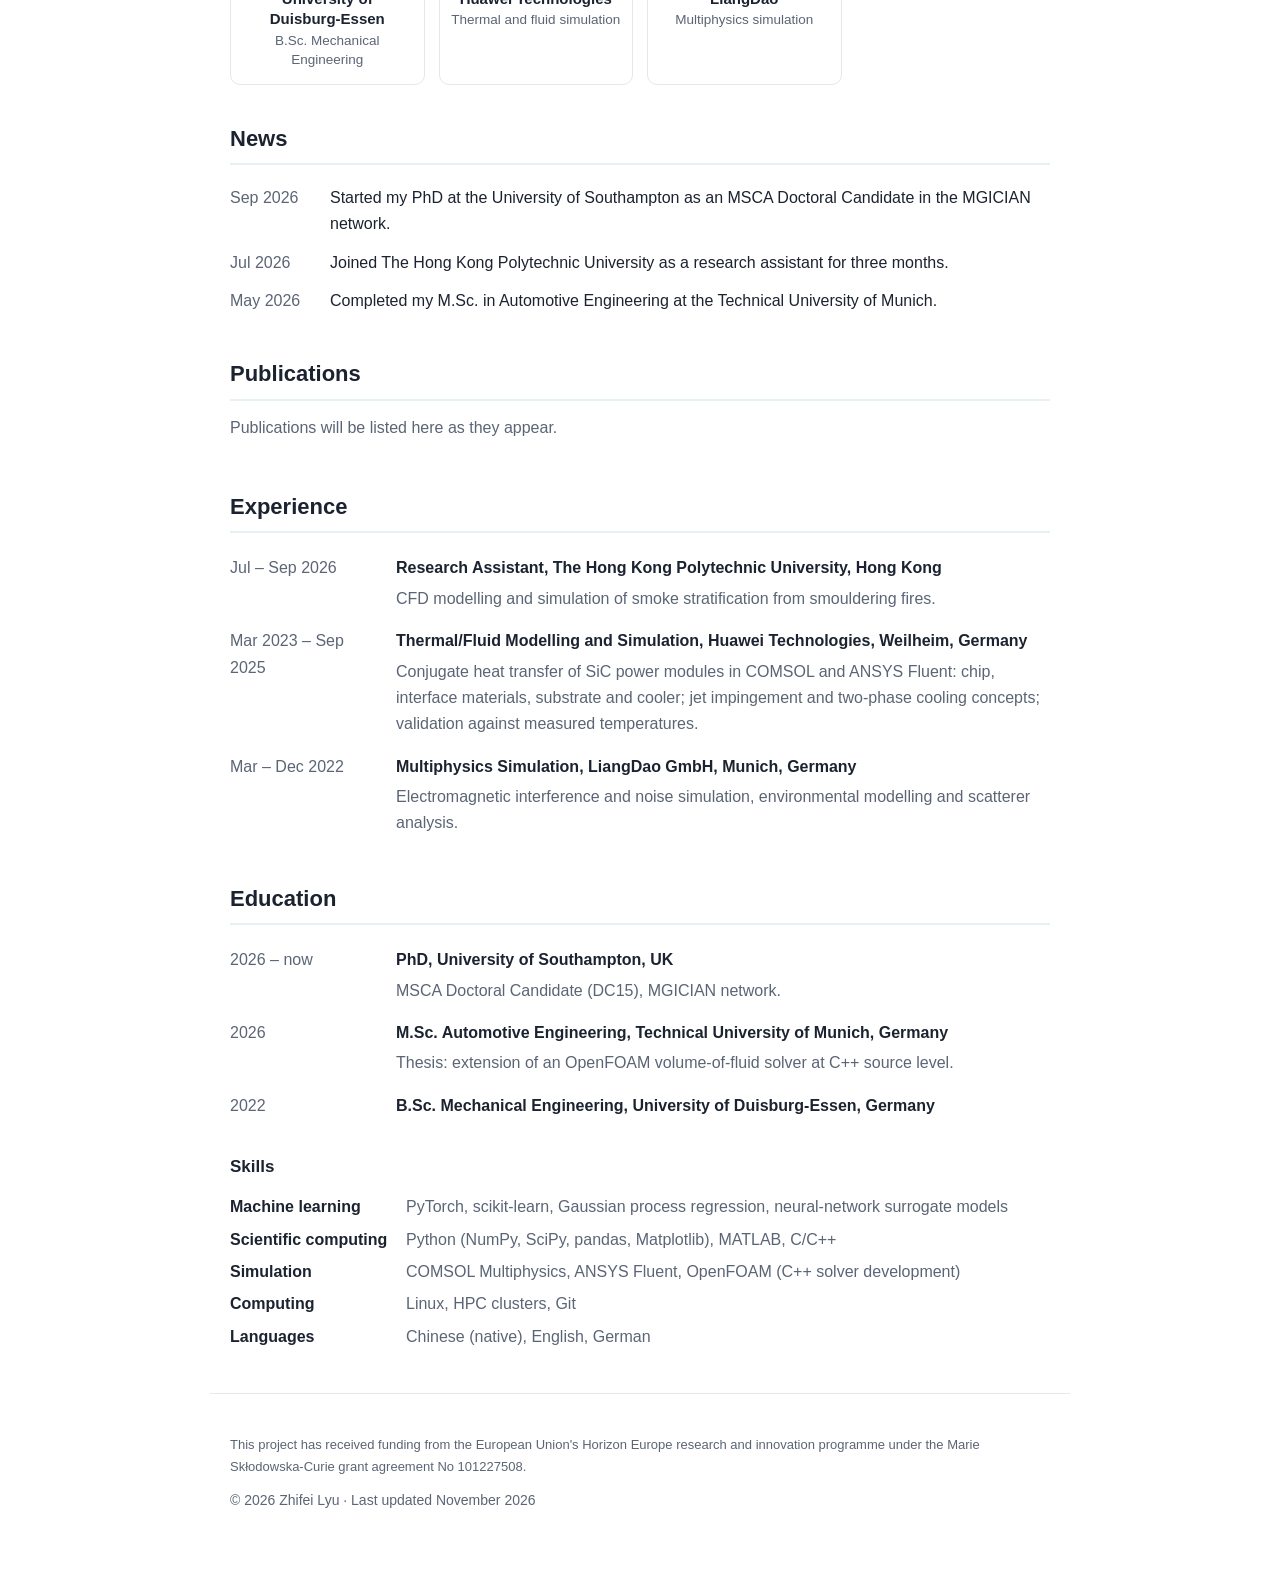
==== commit 833fb00e: "PolyU: smouldering smoke stratification CFD" ====
--- a/index.html
+++ b/index.html
@@ -165,6 +165,7 @@
       <div class="when">Jul – Sep 2026</div>
       <div>
         <p class="what">Research Assistant, The Hong Kong Polytechnic University, Hong Kong</p>
+        <p class="muted">CFD modelling and simulation of smoke stratification from smouldering fires.</p>
       </div>
     </div>
     <div class="item">
